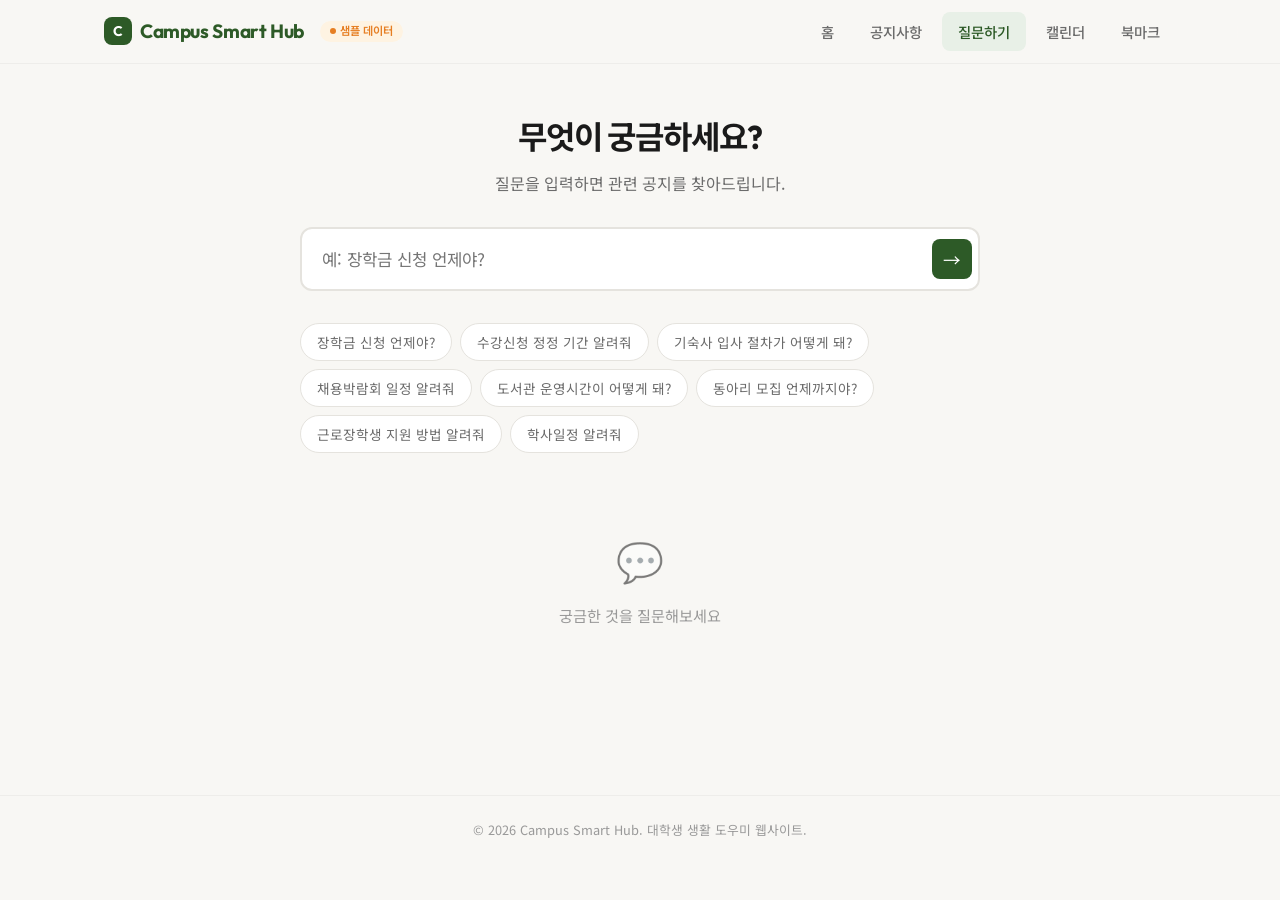
==== ask.html @ a735547f "Add files via upload" ====
<!DOCTYPE html>
<html lang="ko">
<head>
  <meta charset="UTF-8">
  <meta name="viewport" content="width=device-width, initial-scale=1.0">
  <title>질문하기 - Campus Smart Hub</title>
  <link rel="stylesheet" href="css/style.css">
</head>
<body>

  <!-- 네비게이션 -->
  <nav class="nav">
    <div class="nav-inner">
      <a href="index.html" class="nav-logo">
        <span class="logo-icon">C</span>
        Campus Smart Hub
      </a>
      <button class="nav-toggle" aria-label="메뉴 열기">
        <span></span><span></span><span></span>
      </button>
      <div class="nav-links">
        <a href="index.html" class="nav-link">홈</a>
        <a href="notices.html" class="nav-link">공지사항</a>
        <a href="ask.html" class="nav-link active">질문하기</a>
        <a href="calendar.html" class="nav-link">캘린더</a>
        <a href="bookmarks.html" class="nav-link">북마크</a>
      </div>
    </div>
  </nav>

  <!-- 메인 콘텐츠 -->
  <main class="container">

    <div class="page-header" style="text-align:center;">
      <h1>무엇이 궁금하세요?</h1>
      <p>질문을 입력하면 관련 공지를 찾아드립니다.</p>
    </div>

    <div class="ask-container">

      <!-- 검색 입력 -->
      <div class="ask-input-wrap">
        <input type="text" class="ask-input" id="askInput" placeholder="예: 장학금 신청 언제야?">
        <button class="ask-submit" id="askSubmit" title="검색">→</button>
      </div>

      <!-- 추천 질문 -->
      <div class="ask-suggestions" id="askSuggestions"></div>

      <!-- 검색 결과 -->
      <p class="ask-results-title" id="askResultsTitle"></p>
      <div class="notice-grid" id="askResults" style="grid-template-columns: 1fr;"></div>

    </div>

  </main>

  <!-- 푸터 -->
  <footer class="footer">
    <div class="container">
      <p>© 2026 Campus Smart Hub. 대학생 생활 도우미 웹사이트.</p>
    </div>
  </footer>

  <!-- 스크립트 -->
  <script src="js/data.js"></script>
  <script src="js/common.js"></script>
  <script src="js/search.js"></script>

</body>
</html>
---- css/style.css ----
/* ============================================
   Campus Smart Hub - Main Stylesheet
   대학생 생활 도우미 웹사이트
   ============================================ */

/* --- Google Fonts --- */
@import url('https://fonts.googleapis.com/css2?family=Noto+Sans+KR:wght@300;400;500;600;700&family=Outfit:wght@300;400;500;600;700&display=swap');

/* --- CSS Variables --- */
:root {
  /* Colors */
  --color-bg: #f8f7f4;
  --color-surface: #ffffff;
  --color-surface-alt: #f1f0ec;
  --color-border: #e5e3de;
  --color-border-light: #eeedea;
  --color-text: #1a1a1a;
  --color-text-secondary: #6b6b6b;
  --color-text-muted: #999999;

  --color-primary: #2d5a27;
  --color-primary-light: #e8f0e7;
  --color-primary-hover: #3d7a35;

  --color-accent: #c4573a;
  --color-accent-light: #fdf0ed;

  --color-tag-haksa: #2d5a27;
  --color-tag-janghak: #1a5276;
  --color-tag-gisuksa: #7d6608;
  --color-tag-chwieop: #6c3483;
  --color-tag-default: #6b6b6b;

  /* Typography */
  --font-display: 'Outfit', 'Noto Sans KR', sans-serif;
  --font-body: 'Noto Sans KR', 'Outfit', sans-serif;

  /* Spacing */
  --nav-height: 64px;
  --container-max: 1120px;
  --radius-sm: 8px;
  --radius-md: 12px;
  --radius-lg: 16px;

  /* Shadows */
  --shadow-sm: 0 1px 3px rgba(0,0,0,0.04), 0 1px 2px rgba(0,0,0,0.06);
  --shadow-md: 0 4px 12px rgba(0,0,0,0.06), 0 1px 3px rgba(0,0,0,0.04);
  --shadow-lg: 0 8px 30px rgba(0,0,0,0.08);

  /* Transitions */
  --transition-fast: 0.15s ease;
  --transition-base: 0.25s ease;
  --transition-slow: 0.4s cubic-bezier(0.16, 1, 0.3, 1);
}

/* --- Reset & Base --- */
*, *::before, *::after {
  margin: 0;
  padding: 0;
  box-sizing: border-box;
}

html {
  scroll-behavior: smooth;
  -webkit-font-smoothing: antialiased;
}

body {
  font-family: var(--font-body);
  background-color: var(--color-bg);
  color: var(--color-text);
  line-height: 1.6;
  min-height: 100vh;
  padding-top: var(--nav-height);
}

a {
  text-decoration: none;
  color: inherit;
}

button {
  cursor: pointer;
  border: none;
  background: none;
  font-family: inherit;
  font-size: inherit;
}

input, textarea {
  font-family: inherit;
  font-size: inherit;
}

/* --- Navigation --- */
.nav {
  position: fixed;
  top: 0;
  left: 0;
  right: 0;
  height: var(--nav-height);
  background: rgba(248, 247, 244, 0.85);
  backdrop-filter: blur(20px);
  -webkit-backdrop-filter: blur(20px);
  border-bottom: 1px solid var(--color-border-light);
  z-index: 1000;
  display: flex;
  align-items: center;
  justify-content: center;
}

.nav-inner {
  width: 100%;
  max-width: var(--container-max);
  padding: 0 24px;
  display: flex;
  align-items: center;
  justify-content: space-between;
}

.nav-logo {
  font-family: var(--font-display);
  font-size: 1.2rem;
  font-weight: 700;
  color: var(--color-primary);
  display: flex;
  align-items: center;
  gap: 8px;
  letter-spacing: -0.02em;
}

.nav-logo .logo-icon {
  width: 28px;
  height: 28px;
  background: var(--color-primary);
  border-radius: 8px;
  display: flex;
  align-items: center;
  justify-content: center;
  color: white;
  font-size: 14px;
}

.nav-links {
  display: flex;
  align-items: center;
  gap: 4px;
}

.nav-link {
  padding: 8px 16px;
  border-radius: var(--radius-sm);
  font-size: 0.9rem;
  font-weight: 500;
  color: var(--color-text-secondary);
  transition: all var(--transition-fast);
  position: relative;
}

.nav-link:hover {
  color: var(--color-text);
  background: var(--color-surface-alt);
}

.nav-link.active {
  color: var(--color-primary);
  background: var(--color-primary-light);
}

/* Mobile menu toggle */
.nav-toggle {
  display: none;
  flex-direction: column;
  gap: 5px;
  padding: 8px;
  cursor: pointer;
}

.nav-toggle span {
  display: block;
  width: 22px;
  height: 2px;
  background: var(--color-text);
  border-radius: 2px;
  transition: all var(--transition-base);
}

/* --- Container --- */
.container {
  max-width: var(--container-max);
  margin: 0 auto;
  padding: 0 24px;
}

/* --- Page Header --- */
.page-header {
  padding: 48px 0 32px;
}

.page-header h1 {
  font-family: var(--font-display);
  font-size: 2rem;
  font-weight: 700;
  letter-spacing: -0.03em;
  color: var(--color-text);
  margin-bottom: 8px;
}

.page-header p {
  font-size: 1rem;
  color: var(--color-text-secondary);
  line-height: 1.5;
}

/* --- Cards --- */
.card {
  background: var(--color-surface);
  border: 1px solid var(--color-border-light);
  border-radius: var(--radius-md);
  padding: 24px;
  transition: all var(--transition-base);
}

.card:hover {
  border-color: var(--color-border);
  box-shadow: var(--shadow-md);
  transform: translateY(-2px);
}

/* --- Notice Card --- */
.notice-card {
  position: relative;
  cursor: pointer;
}

.notice-card .notice-top {
  display: flex;
  align-items: center;
  gap: 10px;
  margin-bottom: 12px;
  flex-wrap: wrap;
}

.notice-category {
  display: inline-block;
  padding: 3px 10px;
  border-radius: 20px;
  font-size: 0.75rem;
  font-weight: 600;
  letter-spacing: 0.02em;
}

.category-학사 { background: #e8f0e7; color: var(--color-tag-haksa); }
.category-장학 { background: #e0eef6; color: var(--color-tag-janghak); }
.category-기숙사 { background: #fdf5e0; color: var(--color-tag-gisuksa); }
.category-취업 { background: #f0e6f6; color: var(--color-tag-chwieop); }
.category-default { background: var(--color-surface-alt); color: var(--color-tag-default); }
.category-혁신 { background: #e8e0f6; color: #5b3d8f; }

@keyframes spin {
  from { transform: rotate(0deg); }
  to { transform: rotate(360deg); }
}

.notice-pin {
  font-size: 0.75rem;
  color: var(--color-accent);
  font-weight: 600;
  display: flex;
  align-items: center;
  gap: 4px;
}

.notice-dday {
  font-size: 0.75rem;
  font-weight: 600;
  padding: 2px 8px;
  border-radius: 4px;
}

.dday-urgent {
  background: #fde8e8;
  color: #c0392b;
}

.dday-soon {
  background: #fef3e2;
  color: #e67e22;
}

.dday-normal {
  background: var(--color-surface-alt);
  color: var(--color-text-secondary);
}

.dday-passed {
  background: var(--color-surface-alt);
  color: var(--color-text-muted);
}

.notice-card h3 {
  font-size: 1.05rem;
  font-weight: 600;
  line-height: 1.4;
  margin-bottom: 8px;
  color: var(--color-text);
}

.notice-card .notice-summary {
  font-size: 0.9rem;
  color: var(--color-text-secondary);
  line-height: 1.5;
  margin-bottom: 14px;
}

.notice-card .notice-meta {
  display: flex;
  align-items: center;
  justify-content: space-between;
  flex-wrap: wrap;
  gap: 8px;
}

.notice-date {
  font-size: 0.8rem;
  color: var(--color-text-muted);
}

.notice-actions {
  display: flex;
  gap: 6px;
}

.btn-icon {
  width: 34px;
  height: 34px;
  border-radius: var(--radius-sm);
  display: flex;
  align-items: center;
  justify-content: center;
  font-size: 0.85rem;
  transition: all var(--transition-fast);
  border: 1px solid var(--color-border-light);
  color: var(--color-text-secondary);
  background: var(--color-surface);
}

.btn-icon:hover {
  background: var(--color-surface-alt);
  border-color: var(--color-border);
}

.btn-icon.bookmarked {
  color: #e67e22;
  background: #fef3e2;
  border-color: #fcd9a8;
}

.btn-icon.cal-added {
  color: var(--color-primary);
  background: var(--color-primary-light);
  border-color: #c2d9c0;
}

/* --- Notice Detail Modal --- */
.modal-overlay {
  position: fixed;
  inset: 0;
  background: rgba(0,0,0,0.35);
  backdrop-filter: blur(4px);
  z-index: 2000;
  display: flex;
  align-items: center;
  justify-content: center;
  padding: 24px;
  opacity: 0;
  pointer-events: none;
  transition: opacity var(--transition-base);
}

.modal-overlay.open {
  opacity: 1;
  pointer-events: all;
}

.modal {
  background: var(--color-surface);
  border-radius: var(--radius-lg);
  max-width: 600px;
  width: 100%;
  max-height: 80vh;
  overflow-y: auto;
  padding: 32px;
  transform: translateY(20px) scale(0.97);
  transition: transform var(--transition-slow);
}

.modal-overlay.open .modal {
  transform: translateY(0) scale(1);
}

.modal-close {
  position: absolute;
  top: 16px;
  right: 16px;
  width: 32px;
  height: 32px;
  border-radius: 50%;
  display: flex;
  align-items: center;
  justify-content: center;
  font-size: 1.2rem;
  color: var(--color-text-secondary);
  transition: all var(--transition-fast);
}

.modal-close:hover {
  background: var(--color-surface-alt);
}

.modal h2 {
  font-size: 1.3rem;
  font-weight: 700;
  margin-bottom: 16px;
  line-height: 1.4;
  padding-right: 32px;
}

.modal .modal-body {
  font-size: 0.95rem;
  color: var(--color-text-secondary);
  line-height: 1.7;
  margin-bottom: 20px;
}

.modal .modal-actions {
  display: flex;
  gap: 10px;
  flex-wrap: wrap;
}

/* --- Buttons --- */
.btn {
  display: inline-flex;
  align-items: center;
  gap: 6px;
  padding: 10px 20px;
  border-radius: var(--radius-sm);
  font-size: 0.9rem;
  font-weight: 500;
  transition: all var(--transition-fast);
}

.btn-primary {
  background: var(--color-primary);
  color: white;
}

.btn-primary:hover {
  background: var(--color-primary-hover);
}

.btn-secondary {
  background: var(--color-surface-alt);
  color: var(--color-text);
  border: 1px solid var(--color-border);
}

.btn-secondary:hover {
  background: var(--color-border-light);
}

/* --- Filter & Search Bar --- */
.toolbar {
  display: flex;
  align-items: center;
  gap: 12px;
  margin-bottom: 28px;
  flex-wrap: wrap;
}

.search-input {
  flex: 1;
  min-width: 200px;
  padding: 10px 16px;
  border: 1px solid var(--color-border);
  border-radius: var(--radius-sm);
  background: var(--color-surface);
  font-size: 0.9rem;
  transition: border-color var(--transition-fast);
}

.search-input:focus {
  outline: none;
  border-color: var(--color-primary);
}

.filter-btn {
  padding: 8px 16px;
  border-radius: 20px;
  font-size: 0.85rem;
  font-weight: 500;
  border: 1px solid var(--color-border);
  background: var(--color-surface);
  color: var(--color-text-secondary);
  transition: all var(--transition-fast);
  white-space: nowrap;
}

.filter-btn:hover {
  border-color: var(--color-primary);
  color: var(--color-primary);
}

.filter-btn.active {
  background: var(--color-primary);
  border-color: var(--color-primary);
  color: white;
}

/* --- Notice Grid --- */
.notice-grid {
  display: grid;
  grid-template-columns: repeat(auto-fill, minmax(340px, 1fr));
  gap: 16px;
  padding-bottom: 60px;
}

/* --- Ask Page --- */
.ask-container {
  max-width: 680px;
  margin: 0 auto;
}

.ask-input-wrap {
  position: relative;
  margin-bottom: 32px;
}

.ask-input {
  width: 100%;
  padding: 18px 60px 18px 20px;
  border: 2px solid var(--color-border);
  border-radius: var(--radius-md);
  font-size: 1.05rem;
  background: var(--color-surface);
  transition: border-color var(--transition-fast);
}

.ask-input:focus {
  outline: none;
  border-color: var(--color-primary);
}

.ask-submit {
  position: absolute;
  right: 8px;
  top: 50%;
  transform: translateY(-50%);
  width: 40px;
  height: 40px;
  border-radius: var(--radius-sm);
  background: var(--color-primary);
  color: white;
  display: flex;
  align-items: center;
  justify-content: center;
  font-size: 1.1rem;
  transition: background var(--transition-fast);
}

.ask-submit:hover {
  background: var(--color-primary-hover);
}

.ask-suggestions {
  display: flex;
  flex-wrap: wrap;
  gap: 8px;
  margin-bottom: 28px;
}

.ask-suggestion-btn {
  padding: 8px 16px;
  border-radius: 20px;
  font-size: 0.85rem;
  border: 1px solid var(--color-border);
  background: var(--color-surface);
  color: var(--color-text-secondary);
  transition: all var(--transition-fast);
}

.ask-suggestion-btn:hover {
  border-color: var(--color-primary);
  color: var(--color-primary);
  background: var(--color-primary-light);
}

.ask-results-title {
  font-size: 0.9rem;
  color: var(--color-text-muted);
  margin-bottom: 16px;
  font-weight: 500;
}

/* --- Calendar --- */
.calendar-wrap {
  background: var(--color-surface);
  border: 1px solid var(--color-border-light);
  border-radius: var(--radius-lg);
  padding: 28px;
  margin-bottom: 32px;
}

.calendar-header {
  display: flex;
  align-items: center;
  justify-content: space-between;
  margin-bottom: 24px;
}

.calendar-header h2 {
  font-family: var(--font-display);
  font-size: 1.4rem;
  font-weight: 700;
  letter-spacing: -0.02em;
}

.calendar-nav-btn {
  width: 38px;
  height: 38px;
  border-radius: 50%;
  display: flex;
  align-items: center;
  justify-content: center;
  font-size: 1rem;
  color: var(--color-text-secondary);
  transition: all var(--transition-fast);
  border: 1px solid var(--color-border-light);
}

.calendar-nav-btn:hover {
  background: var(--color-surface-alt);
  border-color: var(--color-border);
}

.calendar-weekdays {
  display: grid;
  grid-template-columns: repeat(7, 1fr);
  gap: 4px;
  margin-bottom: 8px;
}

.calendar-weekday {
  text-align: center;
  font-size: 0.8rem;
  font-weight: 600;
  color: var(--color-text-muted);
  padding: 8px 0;
  text-transform: uppercase;
  letter-spacing: 0.05em;
}

.calendar-days {
  display: grid;
  grid-template-columns: repeat(7, 1fr);
  gap: 4px;
}

.calendar-day {
  aspect-ratio: 1;
  display: flex;
  flex-direction: column;
  align-items: center;
  justify-content: flex-start;
  padding: 8px 4px;
  border-radius: var(--radius-sm);
  font-size: 0.9rem;
  font-weight: 500;
  cursor: pointer;
  transition: all var(--transition-fast);
  position: relative;
  min-height: 56px;
}

.calendar-day:hover {
  background: var(--color-surface-alt);
}

.calendar-day.other-month {
  color: var(--color-text-muted);
  opacity: 0.4;
}

.calendar-day.today {
  background: var(--color-primary);
  color: white;
  font-weight: 700;
}

.calendar-day.today:hover {
  background: var(--color-primary-hover);
}

.calendar-day.has-event::after {
  content: '';
  width: 5px;
  height: 5px;
  border-radius: 50%;
  background: var(--color-accent);
  margin-top: 4px;
}

.calendar-day.today.has-event::after {
  background: white;
}

/* Calendar event panel */
.event-panel {
  background: var(--color-surface);
  border: 1px solid var(--color-border-light);
  border-radius: var(--radius-lg);
  padding: 28px;
}

.event-panel h3 {
  font-size: 1.1rem;
  font-weight: 600;
  margin-bottom: 20px;
  display: flex;
  align-items: center;
  gap: 8px;
}

.event-add-form {
  display: flex;
  gap: 10px;
  margin-bottom: 20px;
}

.event-add-form input {
  flex: 1;
  padding: 10px 14px;
  border: 1px solid var(--color-border);
  border-radius: var(--radius-sm);
  background: var(--color-bg);
  font-size: 0.9rem;
}

.event-add-form input:focus {
  outline: none;
  border-color: var(--color-primary);
}

.event-list {
  list-style: none;
}

.event-item {
  display: flex;
  align-items: center;
  justify-content: space-between;
  padding: 12px 14px;
  border-radius: var(--radius-sm);
  margin-bottom: 6px;
  background: var(--color-bg);
  transition: all var(--transition-fast);
}

.event-item:hover {
  background: var(--color-surface-alt);
}

.event-item span {
  font-size: 0.9rem;
  font-weight: 500;
}

.event-item .event-source {
  font-size: 0.75rem;
  color: var(--color-text-muted);
  margin-left: 8px;
  font-weight: 400;
}

.event-delete {
  width: 28px;
  height: 28px;
  border-radius: 50%;
  display: flex;
  align-items: center;
  justify-content: center;
  color: var(--color-text-muted);
  font-size: 0.8rem;
  transition: all var(--transition-fast);
}

.event-delete:hover {
  background: #fde8e8;
  color: #c0392b;
}

/* --- Home Page --- */
.hero {
  padding: 60px 0 40px;
  text-align: center;
}

.hero h1 {
  font-family: var(--font-display);
  font-size: 2.6rem;
  font-weight: 700;
  letter-spacing: -0.04em;
  margin-bottom: 14px;
  color: var(--color-text);
  line-height: 1.2;
}

.hero h1 em {
  font-style: normal;
  color: var(--color-primary);
}

.hero p {
  font-size: 1.1rem;
  color: var(--color-text-secondary);
  max-width: 500px;
  margin: 0 auto 28px;
}

.hero-actions {
  display: flex;
  gap: 12px;
  justify-content: center;
  flex-wrap: wrap;
}

.home-section {
  margin-bottom: 48px;
}

.home-section-header {
  display: flex;
  align-items: center;
  justify-content: space-between;
  margin-bottom: 20px;
}

.home-section-header h2 {
  font-family: var(--font-display);
  font-size: 1.3rem;
  font-weight: 700;
  letter-spacing: -0.02em;
}

.home-section-header a {
  font-size: 0.85rem;
  color: var(--color-primary);
  font-weight: 500;
}

.home-section-header a:hover {
  text-decoration: underline;
}

.home-card-grid {
  display: grid;
  grid-template-columns: repeat(auto-fill, minmax(300px, 1fr));
  gap: 14px;
}

.empty-state {
  text-align: center;
  padding: 48px 24px;
  color: var(--color-text-muted);
}

.empty-state .empty-icon {
  font-size: 2.4rem;
  margin-bottom: 12px;
  opacity: 0.5;
}

.empty-state p {
  font-size: 0.95rem;
}

/* --- Bookmarks --- */
.bookmark-grid {
  display: grid;
  grid-template-columns: repeat(auto-fill, minmax(340px, 1fr));
  gap: 16px;
  padding-bottom: 60px;
}

/* --- Toast Notification --- */
.toast-container {
  position: fixed;
  bottom: 24px;
  right: 24px;
  z-index: 3000;
  display: flex;
  flex-direction: column;
  gap: 8px;
}

.toast {
  background: var(--color-text);
  color: white;
  padding: 12px 20px;
  border-radius: var(--radius-sm);
  font-size: 0.9rem;
  font-weight: 500;
  box-shadow: var(--shadow-lg);
  animation: toastIn 0.3s var(--transition-slow), toastOut 0.3s 2.2s ease forwards;
  max-width: 340px;
}

@keyframes toastIn {
  from { transform: translateY(16px); opacity: 0; }
  to { transform: translateY(0); opacity: 1; }
}

@keyframes toastOut {
  from { opacity: 1; }
  to { opacity: 0; transform: translateY(-8px); }
}

/* --- Footer --- */
.footer {
  margin-top: 60px;
  padding: 24px 0;
  text-align: center;
  border-top: 1px solid var(--color-border-light);
  color: var(--color-text-muted);
  font-size: 0.8rem;
}

/* --- Scroll fade-in animation --- */
.fade-in {
  opacity: 0;
  transform: translateY(16px);
  animation: fadeInUp 0.5s ease forwards;
}

@keyframes fadeInUp {
  to { opacity: 1; transform: translateY(0); }
}

.notice-grid .card:nth-child(1) { animation-delay: 0s; }
.notice-grid .card:nth-child(2) { animation-delay: 0.05s; }
.notice-grid .card:nth-child(3) { animation-delay: 0.1s; }
.notice-grid .card:nth-child(4) { animation-delay: 0.15s; }
.notice-grid .card:nth-child(5) { animation-delay: 0.2s; }
.notice-grid .card:nth-child(6) { animation-delay: 0.25s; }

/* --- Responsive --- */
@media (max-width: 768px) {
  :root { --nav-height: 56px; }

  .nav-links {
    position: fixed;
    top: var(--nav-height);
    left: 0;
    right: 0;
    background: var(--color-bg);
    border-bottom: 1px solid var(--color-border-light);
    flex-direction: column;
    padding: 12px 24px;
    gap: 4px;
    display: none;
  }

  .nav-links.open {
    display: flex;
  }

  .nav-toggle {
    display: flex;
  }

  .hero h1 { font-size: 1.8rem; }
  .hero p { font-size: 0.95rem; }

  .page-header h1 { font-size: 1.6rem; }

  .notice-grid,
  .bookmark-grid,
  .home-card-grid {
    grid-template-columns: 1fr;
  }

  .toolbar {
    flex-direction: column;
    align-items: stretch;
  }

  .calendar-day {
    min-height: 44px;
    font-size: 0.8rem;
  }

  .modal { padding: 24px; margin: 16px; }

  .event-add-form {
    flex-direction: column;
  }
}

@media (max-width: 480px) {
  .container { padding: 0 16px; }
  .calendar-wrap { padding: 16px; }
  .event-panel { padding: 20px; }
}
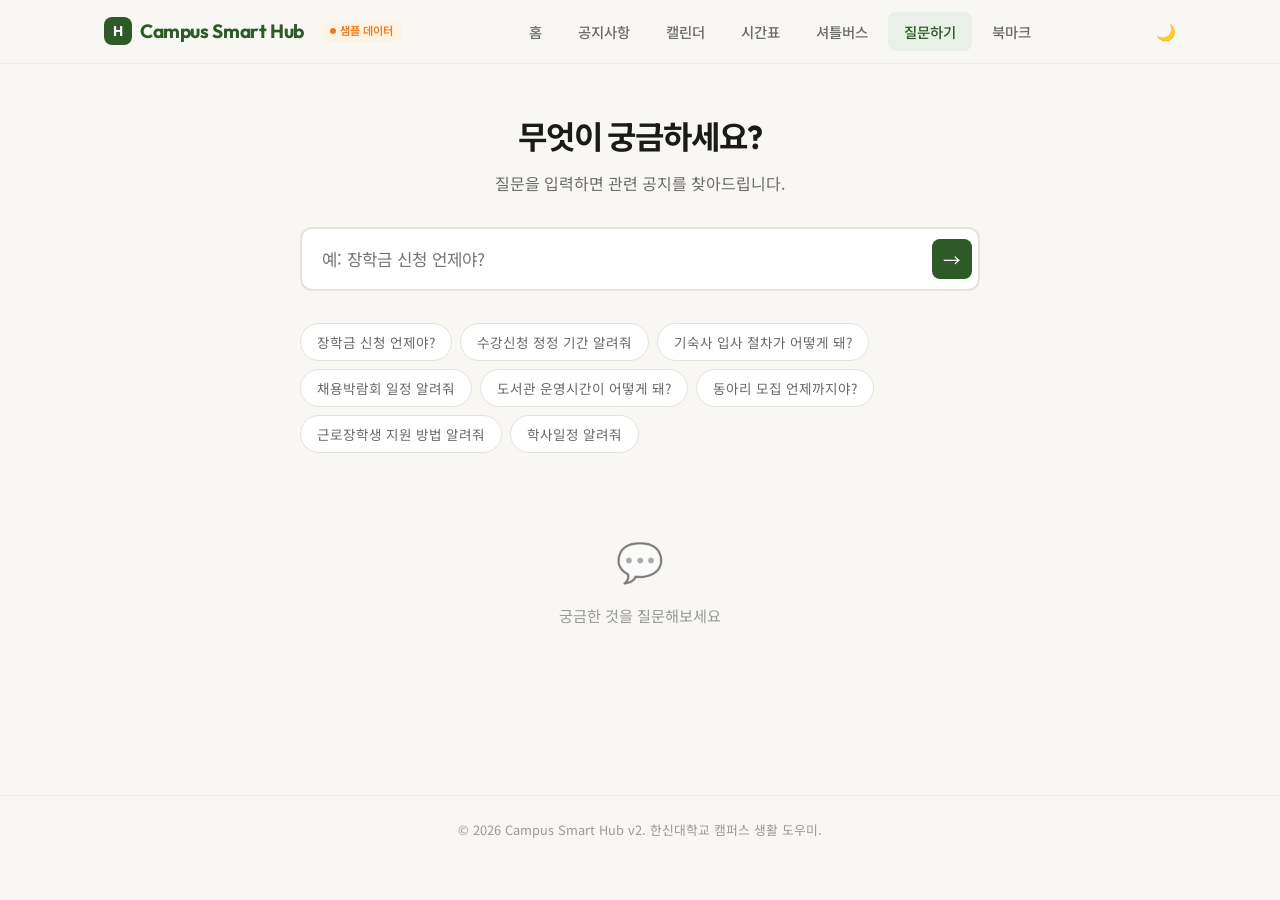
==== commit 7efdd621: "Update navigation and footer content in ask.html" ====
--- a/ask.html
+++ b/ask.html
@@ -8,11 +8,10 @@
 </head>
 <body>
 
-  <!-- 네비게이션 -->
   <nav class="nav">
     <div class="nav-inner">
       <a href="index.html" class="nav-logo">
-        <span class="logo-icon">C</span>
+        <span class="logo-icon">H</span>
         Campus Smart Hub
       </a>
       <button class="nav-toggle" aria-label="메뉴 열기">
@@ -21,14 +20,18 @@
       <div class="nav-links">
         <a href="index.html" class="nav-link">홈</a>
         <a href="notices.html" class="nav-link">공지사항</a>
+        <a href="calendar.html" class="nav-link">캘린더</a>
+        <a href="timetable.html" class="nav-link">시간표</a>
+        <a href="shuttle.html" class="nav-link">셔틀버스</a>
         <a href="ask.html" class="nav-link active">질문하기</a>
-        <a href="calendar.html" class="nav-link">캘린더</a>
         <a href="bookmarks.html" class="nav-link">북마크</a>
+      </div>
+      <div class="nav-right">
+        <button class="theme-toggle" id="themeToggle" title="다크 모드">🌙</button>
       </div>
     </div>
   </nav>
 
-  <!-- 메인 콘텐츠 -->
   <main class="container">
 
     <div class="page-header" style="text-align:center;">
@@ -37,32 +40,23 @@
     </div>
 
     <div class="ask-container">
-
-      <!-- 검색 입력 -->
       <div class="ask-input-wrap">
         <input type="text" class="ask-input" id="askInput" placeholder="예: 장학금 신청 언제야?">
         <button class="ask-submit" id="askSubmit" title="검색">→</button>
       </div>
-
-      <!-- 추천 질문 -->
       <div class="ask-suggestions" id="askSuggestions"></div>
-
-      <!-- 검색 결과 -->
       <p class="ask-results-title" id="askResultsTitle"></p>
       <div class="notice-grid" id="askResults" style="grid-template-columns: 1fr;"></div>
-
     </div>
 
   </main>
 
-  <!-- 푸터 -->
   <footer class="footer">
     <div class="container">
-      <p>© 2026 Campus Smart Hub. 대학생 생활 도우미 웹사이트.</p>
+      <p>© 2026 Campus Smart Hub v2. 한신대학교 캠퍼스 생활 도우미.</p>
     </div>
   </footer>
 
-  <!-- 스크립트 -->
   <script src="js/data.js"></script>
   <script src="js/common.js"></script>
   <script src="js/search.js"></script>
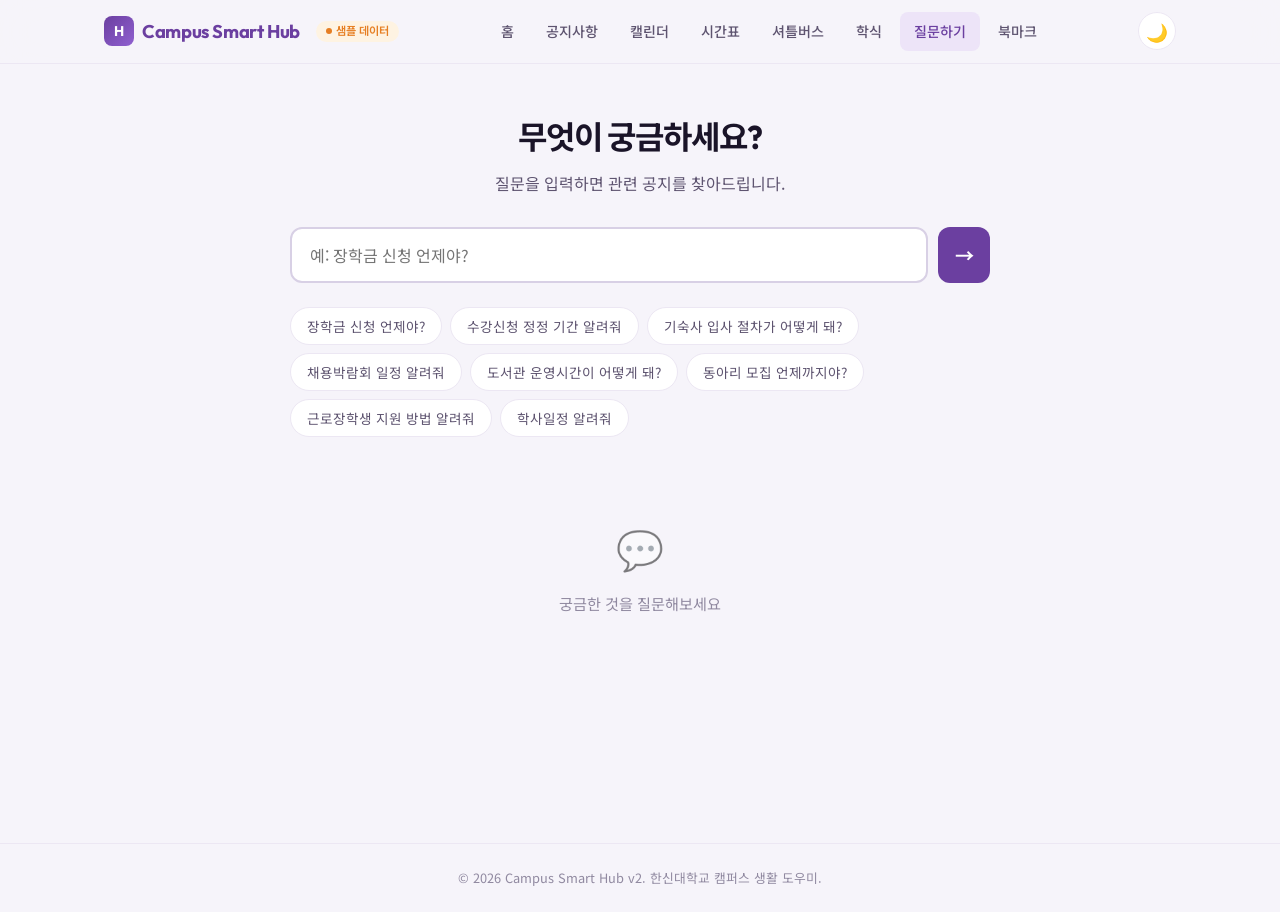
==== commit ad75e22b: "Add meal link to navigation in ask.html" ====
--- a/ask.html
+++ b/ask.html
@@ -23,6 +23,7 @@
         <a href="calendar.html" class="nav-link">캘린더</a>
         <a href="timetable.html" class="nav-link">시간표</a>
         <a href="shuttle.html" class="nav-link">셔틀버스</a>
+        <a href="meal.html" class="nav-link">학식</a>
         <a href="ask.html" class="nav-link active">질문하기</a>
         <a href="bookmarks.html" class="nav-link">북마크</a>
       </div>
--- a/css/style.css
+++ b/css/style.css
@@ -1,34 +1,34 @@
 /* ============================================
-   Campus Smart Hub - Main Stylesheet
-   대학생 생활 도우미 웹사이트
+   Campus Smart Hub v2 - Main Stylesheet
+   한신대학교 보라색 테마 + 다크모드
    ============================================ */
 
 /* --- Google Fonts --- */
 @import url('https://fonts.googleapis.com/css2?family=Noto+Sans+KR:wght@300;400;500;600;700&family=Outfit:wght@300;400;500;600;700&display=swap');
 
-/* --- CSS Variables --- */
+/* --- CSS Variables (Light - 한신대 보라색 테마) --- */
 :root {
-  /* Colors */
-  --color-bg: #f8f7f4;
+  --color-bg: #f6f4fa;
   --color-surface: #ffffff;
-  --color-surface-alt: #f1f0ec;
-  --color-border: #e5e3de;
-  --color-border-light: #eeedea;
-  --color-text: #1a1a1a;
-  --color-text-secondary: #6b6b6b;
-  --color-text-muted: #999999;
-
-  --color-primary: #2d5a27;
-  --color-primary-light: #e8f0e7;
-  --color-primary-hover: #3d7a35;
-
-  --color-accent: #c4573a;
+  --color-surface-alt: #eee9f5;
+  --color-border: #d8d0e5;
+  --color-border-light: #ece7f3;
+  --color-text: #1a1428;
+  --color-text-secondary: #5e5470;
+  --color-text-muted: #9089a0;
+
+  --color-primary: #6b3fa0;
+  --color-primary-light: #ede4f8;
+  --color-primary-hover: #8252c0;
+  --color-primary-glow: rgba(107, 63, 160, 0.15);
+
+  --color-accent: #e05d44;
   --color-accent-light: #fdf0ed;
 
-  --color-tag-haksa: #2d5a27;
-  --color-tag-janghak: #1a5276;
-  --color-tag-gisuksa: #7d6608;
-  --color-tag-chwieop: #6c3483;
+  --color-tag-haksa: #6b3fa0;
+  --color-tag-janghak: #1a7a5c;
+  --color-tag-gisuksa: #b8860b;
+  --color-tag-chwieop: #c04080;
   --color-tag-default: #6b6b6b;
 
   /* Typography */
@@ -43,14 +43,46 @@
   --radius-lg: 16px;
 
   /* Shadows */
-  --shadow-sm: 0 1px 3px rgba(0,0,0,0.04), 0 1px 2px rgba(0,0,0,0.06);
-  --shadow-md: 0 4px 12px rgba(0,0,0,0.06), 0 1px 3px rgba(0,0,0,0.04);
-  --shadow-lg: 0 8px 30px rgba(0,0,0,0.08);
+  --shadow-sm: 0 1px 3px rgba(80,40,120,0.04), 0 1px 2px rgba(80,40,120,0.06);
+  --shadow-md: 0 4px 12px rgba(80,40,120,0.07), 0 1px 3px rgba(80,40,120,0.04);
+  --shadow-lg: 0 8px 30px rgba(80,40,120,0.10);
 
   /* Transitions */
   --transition-fast: 0.15s ease;
   --transition-base: 0.25s ease;
   --transition-slow: 0.4s cubic-bezier(0.16, 1, 0.3, 1);
+
+  color-scheme: light dark;
+}
+
+/* --- Dark Mode --- */
+[data-theme="dark"] {
+  --color-bg: #110e1a;
+  --color-surface: #1c1728;
+  --color-surface-alt: #251e35;
+  --color-border: #362c4e;
+  --color-border-light: #2a2240;
+  --color-text: #e8e2f0;
+  --color-text-secondary: #a89cc0;
+  --color-text-muted: #7a6e94;
+
+  --color-primary: #a87ee0;
+  --color-primary-light: #2a1e45;
+  --color-primary-hover: #c09df0;
+  --color-primary-glow: rgba(168, 126, 224, 0.15);
+
+  --color-accent: #f07060;
+  --color-accent-light: #2a1a18;
+
+  --color-tag-haksa: #b88ee8;
+  --color-tag-janghak: #5cc9a0;
+  --color-tag-gisuksa: #e0c050;
+  --color-tag-chwieop: #f070b0;
+  --color-tag-default: #9089a0;
+
+  --shadow-sm: 0 1px 3px rgba(0,0,0,0.2);
+  --shadow-md: 0 4px 12px rgba(0,0,0,0.25);
+  --shadow-lg: 0 8px 30px rgba(0,0,0,0.3);
 }
 
 /* --- Reset & Base --- */
@@ -72,12 +104,10 @@
   line-height: 1.6;
   min-height: 100vh;
   padding-top: var(--nav-height);
-}
-
-a {
-  text-decoration: none;
-  color: inherit;
-}
+  transition: background-color 0.3s ease, color 0.3s ease;
+}
+
+a { text-decoration: none; color: inherit; }
 
 button {
   cursor: pointer;
@@ -87,10 +117,7 @@
   font-size: inherit;
 }
 
-input, textarea {
-  font-family: inherit;
-  font-size: inherit;
-}
+input, textarea { font-family: inherit; font-size: inherit; }
 
 /* --- Navigation --- */
 .nav {
@@ -99,7 +126,7 @@
   left: 0;
   right: 0;
   height: var(--nav-height);
-  background: rgba(248, 247, 244, 0.85);
+  background: color-mix(in srgb, var(--color-bg) 85%, transparent);
   backdrop-filter: blur(20px);
   -webkit-backdrop-filter: blur(20px);
   border-bottom: 1px solid var(--color-border-light);
@@ -107,6 +134,7 @@
   display: flex;
   align-items: center;
   justify-content: center;
+  transition: background 0.3s ease, border-color 0.3s ease;
 }
 
 .nav-inner {
@@ -120,7 +148,7 @@
 
 .nav-logo {
   font-family: var(--font-display);
-  font-size: 1.2rem;
+  font-size: 1.15rem;
   font-weight: 700;
   color: var(--color-primary);
   display: flex;
@@ -130,15 +158,22 @@
 }
 
 .nav-logo .logo-icon {
-  width: 28px;
-  height: 28px;
-  background: var(--color-primary);
+  width: 30px;
+  height: 30px;
+  background: linear-gradient(135deg, var(--color-primary), #9060d0);
   border-radius: 8px;
   display: flex;
   align-items: center;
   justify-content: center;
   color: white;
   font-size: 14px;
+  font-weight: 700;
+}
+
+.nav-right {
+  display: flex;
+  align-items: center;
+  gap: 8px;
 }
 
 .nav-links {
@@ -148,9 +183,9 @@
 }
 
 .nav-link {
-  padding: 8px 16px;
+  padding: 8px 14px;
   border-radius: var(--radius-sm);
-  font-size: 0.9rem;
+  font-size: 0.88rem;
   font-weight: 500;
   color: var(--color-text-secondary);
   transition: all var(--transition-fast);
@@ -165,6 +200,28 @@
 .nav-link.active {
   color: var(--color-primary);
   background: var(--color-primary-light);
+}
+
+/* Dark mode toggle */
+.theme-toggle {
+  width: 38px;
+  height: 38px;
+  border-radius: 50%;
+  display: flex;
+  align-items: center;
+  justify-content: center;
+  font-size: 1.1rem;
+  color: var(--color-text-secondary);
+  transition: all var(--transition-fast);
+  border: 1px solid var(--color-border-light);
+  background: var(--color-surface);
+  flex-shrink: 0;
+}
+
+.theme-toggle:hover {
+  background: var(--color-surface-alt);
+  border-color: var(--color-border);
+  color: var(--color-primary);
 }
 
 /* Mobile menu toggle */
@@ -192,6 +249,46 @@
   padding: 0 24px;
 }
 
+/* --- Buttons --- */
+.btn {
+  display: inline-flex;
+  align-items: center;
+  justify-content: center;
+  gap: 6px;
+  padding: 10px 20px;
+  border-radius: var(--radius-sm);
+  font-size: 0.9rem;
+  font-weight: 600;
+  transition: all var(--transition-fast);
+  white-space: nowrap;
+}
+
+.btn-primary {
+  background: var(--color-primary);
+  color: white;
+}
+
+.btn-primary:hover {
+  background: var(--color-primary-hover);
+  box-shadow: 0 4px 12px var(--color-primary-glow);
+}
+
+.btn-secondary {
+  background: var(--color-surface-alt);
+  color: var(--color-text);
+  border: 1px solid var(--color-border-light);
+}
+
+.btn-secondary:hover {
+  background: var(--color-surface);
+  border-color: var(--color-border);
+}
+
+.btn-sm {
+  padding: 6px 12px;
+  font-size: 0.8rem;
+}
+
 /* --- Page Header --- */
 .page-header {
   padding: 48px 0 32px;
@@ -250,12 +347,17 @@
   letter-spacing: 0.02em;
 }
 
-.category-학사 { background: #e8f0e7; color: var(--color-tag-haksa); }
-.category-장학 { background: #e0eef6; color: var(--color-tag-janghak); }
+.category-학사 { background: var(--color-primary-light); color: var(--color-tag-haksa); }
+.category-장학 { background: #e0f4ec; color: var(--color-tag-janghak); }
 .category-기숙사 { background: #fdf5e0; color: var(--color-tag-gisuksa); }
-.category-취업 { background: #f0e6f6; color: var(--color-tag-chwieop); }
+.category-취업 { background: #fce4f0; color: var(--color-tag-chwieop); }
 .category-default { background: var(--color-surface-alt); color: var(--color-tag-default); }
-.category-혁신 { background: #e8e0f6; color: #5b3d8f; }
+.category-혁신 { background: #e4e0f8; color: #6840b0; }
+
+[data-theme="dark"] .category-장학 { background: #1a3028; }
+[data-theme="dark"] .category-기숙사 { background: #2a2510; }
+[data-theme="dark"] .category-취업 { background: #2a1520; }
+[data-theme="dark"] .category-혁신 { background: #201835; }
 
 @keyframes spin {
   from { transform: rotate(0deg); }
@@ -278,25 +380,13 @@
   border-radius: 4px;
 }
 
-.dday-urgent {
-  background: #fde8e8;
-  color: #c0392b;
-}
-
-.dday-soon {
-  background: #fef3e2;
-  color: #e67e22;
-}
-
-.dday-normal {
-  background: var(--color-surface-alt);
-  color: var(--color-text-secondary);
-}
-
-.dday-passed {
-  background: var(--color-surface-alt);
-  color: var(--color-text-muted);
-}
+.dday-urgent { background: #fde8e8; color: #c0392b; }
+.dday-soon { background: #fef3e2; color: #e67e22; }
+.dday-normal { background: var(--color-surface-alt); color: var(--color-text-secondary); }
+.dday-passed { background: var(--color-surface-alt); color: var(--color-text-muted); }
+
+[data-theme="dark"] .dday-urgent { background: #2a1010; color: #f08080; }
+[data-theme="dark"] .dday-soon { background: #2a2010; color: #f0b040; }
 
 .notice-card h3 {
   font-size: 1.05rem;
@@ -311,6 +401,10 @@
   color: var(--color-text-secondary);
   line-height: 1.5;
   margin-bottom: 14px;
+  display: -webkit-box;
+  -webkit-line-clamp: 2;
+  -webkit-box-orient: vertical;
+  overflow: hidden;
 }
 
 .notice-card .notice-meta {
@@ -326,10 +420,7 @@
   color: var(--color-text-muted);
 }
 
-.notice-actions {
-  display: flex;
-  gap: 6px;
-}
+.notice-actions { display: flex; gap: 6px; }
 
 .btn-icon {
   width: 34px;
@@ -359,15 +450,76 @@
 .btn-icon.cal-added {
   color: var(--color-primary);
   background: var(--color-primary-light);
-  border-color: #c2d9c0;
+  border-color: color-mix(in srgb, var(--color-primary) 30%, transparent);
+}
+
+[data-theme="dark"] .btn-icon.bookmarked {
+  background: #2a2010;
+  border-color: #4a3520;
+}
+
+/* --- Notice Grid & Toolbar --- */
+.notice-grid {
+  display: grid;
+  grid-template-columns: repeat(auto-fill, minmax(340px, 1fr));
+  gap: 16px;
+  padding-bottom: 60px;
+}
+
+.toolbar {
+  display: flex;
+  align-items: center;
+  gap: 10px;
+  margin-bottom: 24px;
+  flex-wrap: wrap;
+}
+
+.search-input {
+  flex: 1;
+  min-width: 200px;
+  padding: 10px 16px;
+  border: 1px solid var(--color-border);
+  border-radius: var(--radius-sm);
+  font-size: 0.9rem;
+  background: var(--color-surface);
+  color: var(--color-text);
+  transition: all var(--transition-fast);
+}
+
+.search-input:focus {
+  outline: none;
+  border-color: var(--color-primary);
+  box-shadow: 0 0 0 3px var(--color-primary-glow);
+}
+
+.filter-btn {
+  padding: 7px 16px;
+  border-radius: 20px;
+  font-size: 0.82rem;
+  font-weight: 600;
+  color: var(--color-text-secondary);
+  background: var(--color-surface);
+  border: 1px solid var(--color-border-light);
+  transition: all var(--transition-fast);
+}
+
+.filter-btn:hover {
+  background: var(--color-surface-alt);
+  border-color: var(--color-border);
+}
+
+.filter-btn.active {
+  background: var(--color-primary);
+  color: white;
+  border-color: var(--color-primary);
 }
 
 /* --- Notice Detail Modal --- */
 .modal-overlay {
   position: fixed;
   inset: 0;
-  background: rgba(0,0,0,0.35);
-  backdrop-filter: blur(4px);
+  background: rgba(0,0,0,0.4);
+  backdrop-filter: blur(6px);
   z-index: 2000;
   display: flex;
   align-items: center;
@@ -386,13 +538,14 @@
 .modal {
   background: var(--color-surface);
   border-radius: var(--radius-lg);
-  max-width: 600px;
+  max-width: 680px;
   width: 100%;
-  max-height: 80vh;
+  max-height: 85vh;
   overflow-y: auto;
   padding: 32px;
   transform: translateY(20px) scale(0.97);
   transition: transform var(--transition-slow);
+  border: 1px solid var(--color-border-light);
 }
 
 .modal-overlay.open .modal {
@@ -416,157 +569,92 @@
 
 .modal-close:hover {
   background: var(--color-surface-alt);
+  color: var(--color-text);
 }
 
 .modal h2 {
+  font-family: var(--font-display);
   font-size: 1.3rem;
   font-weight: 700;
-  margin-bottom: 16px;
   line-height: 1.4;
-  padding-right: 32px;
-}
-
-.modal .modal-body {
-  font-size: 0.95rem;
+  margin-bottom: 8px;
+  padding-right: 40px;
+}
+
+.modal-body {
+  font-size: 0.92rem;
+  line-height: 1.7;
   color: var(--color-text-secondary);
-  line-height: 1.7;
   margin-bottom: 20px;
 }
 
-.modal .modal-actions {
+.modal-body img {
+  max-width: 100%;
+  border-radius: var(--radius-sm);
+  margin: 12px 0;
+}
+
+.modal-actions {
   display: flex;
   gap: 10px;
   flex-wrap: wrap;
-}
-
-/* --- Buttons --- */
-.btn {
-  display: inline-flex;
-  align-items: center;
-  gap: 6px;
-  padding: 10px 20px;
-  border-radius: var(--radius-sm);
-  font-size: 0.9rem;
-  font-weight: 500;
-  transition: all var(--transition-fast);
-}
-
-.btn-primary {
-  background: var(--color-primary);
-  color: white;
-}
-
-.btn-primary:hover {
-  background: var(--color-primary-hover);
-}
-
-.btn-secondary {
-  background: var(--color-surface-alt);
-  color: var(--color-text);
-  border: 1px solid var(--color-border);
-}
-
-.btn-secondary:hover {
-  background: var(--color-border-light);
-}
-
-/* --- Filter & Search Bar --- */
-.toolbar {
-  display: flex;
-  align-items: center;
-  gap: 12px;
-  margin-bottom: 28px;
-  flex-wrap: wrap;
-}
-
-.search-input {
+  margin-top: 20px;
+  padding-top: 16px;
+  border-top: 1px solid var(--color-border-light);
+}
+
+.modal-loading {
+  display: flex;
+  align-items: center;
+  gap: 8px;
+  padding: 16px;
+  color: var(--color-text-muted);
+  font-size: 0.88rem;
+}
+
+.modal-loading .spinner {
+  width: 16px;
+  height: 16px;
+  border: 2px solid var(--color-border);
+  border-top-color: var(--color-primary);
+  border-radius: 50%;
+  animation: spin 0.6s linear infinite;
+}
+
+/* --- Ask Page --- */
+.ask-container { max-width: 700px; margin: 0 auto; padding-bottom: 60px; }
+
+.ask-input-wrap {
+  display: flex;
+  gap: 10px;
+  margin-bottom: 24px;
+}
+
+.ask-input {
   flex: 1;
-  min-width: 200px;
-  padding: 10px 16px;
-  border: 1px solid var(--color-border);
-  border-radius: var(--radius-sm);
-  background: var(--color-surface);
-  font-size: 0.9rem;
-  transition: border-color var(--transition-fast);
-}
-
-.search-input:focus {
-  outline: none;
-  border-color: var(--color-primary);
-}
-
-.filter-btn {
-  padding: 8px 16px;
-  border-radius: 20px;
-  font-size: 0.85rem;
-  font-weight: 500;
-  border: 1px solid var(--color-border);
-  background: var(--color-surface);
-  color: var(--color-text-secondary);
-  transition: all var(--transition-fast);
-  white-space: nowrap;
-}
-
-.filter-btn:hover {
-  border-color: var(--color-primary);
-  color: var(--color-primary);
-}
-
-.filter-btn.active {
-  background: var(--color-primary);
-  border-color: var(--color-primary);
-  color: white;
-}
-
-/* --- Notice Grid --- */
-.notice-grid {
-  display: grid;
-  grid-template-columns: repeat(auto-fill, minmax(340px, 1fr));
-  gap: 16px;
-  padding-bottom: 60px;
-}
-
-/* --- Ask Page --- */
-.ask-container {
-  max-width: 680px;
-  margin: 0 auto;
-}
-
-.ask-input-wrap {
-  position: relative;
-  margin-bottom: 32px;
-}
-
-.ask-input {
-  width: 100%;
-  padding: 18px 60px 18px 20px;
+  padding: 14px 18px;
   border: 2px solid var(--color-border);
   border-radius: var(--radius-md);
-  font-size: 1.05rem;
-  background: var(--color-surface);
-  transition: border-color var(--transition-fast);
+  font-size: 1rem;
+  background: var(--color-surface);
+  color: var(--color-text);
+  transition: all var(--transition-fast);
 }
 
 .ask-input:focus {
   outline: none;
   border-color: var(--color-primary);
+  box-shadow: 0 0 0 4px var(--color-primary-glow);
 }
 
 .ask-submit {
-  position: absolute;
-  right: 8px;
-  top: 50%;
-  transform: translateY(-50%);
-  width: 40px;
-  height: 40px;
-  border-radius: var(--radius-sm);
+  width: 52px;
   background: var(--color-primary);
   color: white;
-  display: flex;
-  align-items: center;
-  justify-content: center;
-  font-size: 1.1rem;
-  transition: background var(--transition-fast);
+  border-radius: var(--radius-md);
+  font-size: 1.2rem;
+  font-weight: 700;
+  transition: all var(--transition-fast);
 }
 
 .ask-submit:hover {
@@ -577,23 +665,23 @@
   display: flex;
   flex-wrap: wrap;
   gap: 8px;
-  margin-bottom: 28px;
+  margin-bottom: 32px;
 }
 
 .ask-suggestion-btn {
   padding: 8px 16px;
   border-radius: 20px;
   font-size: 0.85rem;
-  border: 1px solid var(--color-border);
   background: var(--color-surface);
   color: var(--color-text-secondary);
+  border: 1px solid var(--color-border-light);
   transition: all var(--transition-fast);
 }
 
 .ask-suggestion-btn:hover {
-  border-color: var(--color-primary);
+  background: var(--color-primary-light);
   color: var(--color-primary);
-  background: var(--color-primary-light);
+  border-color: color-mix(in srgb, var(--color-primary) 30%, transparent);
 }
 
 .ask-results-title {
@@ -683,23 +771,17 @@
   min-height: 56px;
 }
 
-.calendar-day:hover {
-  background: var(--color-surface-alt);
-}
-
-.calendar-day.other-month {
-  color: var(--color-text-muted);
-  opacity: 0.4;
-}
-
+.calendar-day:hover { background: var(--color-surface-alt); }
+.calendar-day.other-month { color: var(--color-text-muted); opacity: 0.4; }
 .calendar-day.today {
   background: var(--color-primary);
   color: white;
   font-weight: 700;
 }
-
-.calendar-day.today:hover {
-  background: var(--color-primary-hover);
+.calendar-day.today:hover { background: var(--color-primary-hover); }
+.calendar-day.selected {
+  outline: 2px solid var(--color-primary);
+  outline-offset: -2px;
 }
 
 .calendar-day.has-event::after {
@@ -711,9 +793,7 @@
   margin-top: 4px;
 }
 
-.calendar-day.today.has-event::after {
-  background: white;
-}
+.calendar-day.today.has-event::after { background: white; }
 
 /* Calendar event panel */
 .event-panel {
@@ -744,6 +824,7 @@
   border: 1px solid var(--color-border);
   border-radius: var(--radius-sm);
   background: var(--color-bg);
+  color: var(--color-text);
   font-size: 0.9rem;
 }
 
@@ -752,9 +833,7 @@
   border-color: var(--color-primary);
 }
 
-.event-list {
-  list-style: none;
-}
+.event-list { list-style: none; }
 
 .event-item {
   display: flex;
@@ -767,14 +846,9 @@
   transition: all var(--transition-fast);
 }
 
-.event-item:hover {
-  background: var(--color-surface-alt);
-}
-
-.event-item span {
-  font-size: 0.9rem;
-  font-weight: 500;
-}
+.event-item:hover { background: var(--color-surface-alt); }
+
+.event-item span { font-size: 0.9rem; font-weight: 500; }
 
 .event-item .event-source {
   font-size: 0.75rem;
@@ -795,9 +869,61 @@
   transition: all var(--transition-fast);
 }
 
-.event-delete:hover {
-  background: #fde8e8;
-  color: #c0392b;
+.event-delete:hover { background: #fde8e8; color: #c0392b; }
+
+/* --- Academic Calendar Auto-Register --- */
+.academic-calendar-section {
+  margin-top: 24px;
+  padding: 20px;
+  background: var(--color-primary-light);
+  border-radius: var(--radius-md);
+  border: 1px solid color-mix(in srgb, var(--color-primary) 20%, transparent);
+}
+
+.academic-calendar-section h4 {
+  font-size: 0.95rem;
+  font-weight: 600;
+  color: var(--color-primary);
+  margin-bottom: 12px;
+  display: flex;
+  align-items: center;
+  gap: 6px;
+}
+
+.academic-event-list {
+  display: flex;
+  flex-direction: column;
+  gap: 6px;
+}
+
+.academic-event-item {
+  display: flex;
+  align-items: center;
+  justify-content: space-between;
+  padding: 8px 12px;
+  background: var(--color-surface);
+  border-radius: var(--radius-sm);
+  font-size: 0.85rem;
+}
+
+.academic-event-item .ae-title { font-weight: 500; flex: 1; }
+.academic-event-item .ae-date { color: var(--color-text-muted); font-size: 0.8rem; margin: 0 12px; }
+.academic-event-item .ae-btn {
+  padding: 4px 10px;
+  border-radius: 4px;
+  font-size: 0.75rem;
+  font-weight: 600;
+  transition: all var(--transition-fast);
+}
+.academic-event-item .ae-btn.ae-add {
+  background: var(--color-primary);
+  color: white;
+}
+.academic-event-item .ae-btn.ae-add:hover { background: var(--color-primary-hover); }
+.academic-event-item .ae-btn.ae-added {
+  background: var(--color-surface-alt);
+  color: var(--color-text-muted);
+  cursor: default;
 }
 
 /* --- Home Page --- */
@@ -835,9 +961,7 @@
   flex-wrap: wrap;
 }
 
-.home-section {
-  margin-bottom: 48px;
-}
+.home-section { margin-bottom: 48px; }
 
 .home-section-header {
   display: flex;
@@ -859,9 +983,7 @@
   font-weight: 500;
 }
 
-.home-section-header a:hover {
-  text-decoration: underline;
-}
+.home-section-header a:hover { text-decoration: underline; }
 
 .home-card-grid {
   display: grid;
@@ -881,9 +1003,7 @@
   opacity: 0.5;
 }
 
-.empty-state p {
-  font-size: 0.95rem;
-}
+.empty-state p { font-size: 0.95rem; }
 
 /* --- Bookmarks --- */
 .bookmark-grid {
@@ -893,6 +1013,239 @@
   padding-bottom: 60px;
 }
 
+/* --- Timetable Page --- */
+.timetable-container {
+  background: var(--color-surface);
+  border: 1px solid var(--color-border-light);
+  border-radius: var(--radius-lg);
+  padding: 24px;
+  overflow-x: auto;
+  margin-bottom: 32px;
+}
+
+.timetable {
+  width: 100%;
+  border-collapse: collapse;
+  min-width: 600px;
+}
+
+.timetable th {
+  padding: 12px 8px;
+  text-align: center;
+  font-size: 0.85rem;
+  font-weight: 600;
+  color: var(--color-text-secondary);
+  border-bottom: 2px solid var(--color-border-light);
+  background: var(--color-bg);
+}
+
+.timetable td {
+  padding: 0;
+  border: 1px solid var(--color-border-light);
+  height: 48px;
+  vertical-align: top;
+  position: relative;
+  min-width: 100px;
+}
+
+.timetable td.time-col {
+  width: 60px;
+  min-width: 60px;
+  text-align: center;
+  font-size: 0.8rem;
+  color: var(--color-text-muted);
+  font-weight: 500;
+  vertical-align: middle;
+  padding: 4px;
+  background: var(--color-bg);
+}
+
+.tt-cell {
+  position: absolute;
+  inset: 1px;
+  border-radius: 6px;
+  padding: 6px 8px;
+  font-size: 0.78rem;
+  font-weight: 600;
+  line-height: 1.3;
+  overflow: hidden;
+  cursor: pointer;
+  transition: all var(--transition-fast);
+  z-index: 1;
+}
+
+.tt-cell:hover {
+  filter: brightness(0.95);
+  transform: scale(1.02);
+}
+
+.tt-cell .tt-room {
+  font-size: 0.7rem;
+  font-weight: 400;
+  opacity: 0.8;
+  margin-top: 2px;
+}
+
+.tt-colors-0 { background: #ede4f8; color: #5a309a; }
+.tt-colors-1 { background: #e0f4ec; color: #1a6a4c; }
+.tt-colors-2 { background: #fce4f0; color: #a03060; }
+.tt-colors-3 { background: #e4eef8; color: #2060a0; }
+.tt-colors-4 { background: #fef3e2; color: #a06020; }
+.tt-colors-5 { background: #e0f0f0; color: #206060; }
+.tt-colors-6 { background: #f8e4e4; color: #a03030; }
+.tt-colors-7 { background: #e8e8f8; color: #4040a0; }
+
+[data-theme="dark"] .tt-colors-0 { background: #2a1e45; color: #c8a8f0; }
+[data-theme="dark"] .tt-colors-1 { background: #1a3028; color: #70d0a8; }
+[data-theme="dark"] .tt-colors-2 { background: #2a1520; color: #f080b0; }
+[data-theme="dark"] .tt-colors-3 { background: #152030; color: #80b0e0; }
+[data-theme="dark"] .tt-colors-4 { background: #2a2010; color: #e0b060; }
+[data-theme="dark"] .tt-colors-5 { background: #102828; color: #60c0c0; }
+[data-theme="dark"] .tt-colors-6 { background: #2a1515; color: #f08080; }
+[data-theme="dark"] .tt-colors-7 { background: #1a1a30; color: #a0a0e0; }
+
+.timetable-add-form {
+  background: var(--color-surface);
+  border: 1px solid var(--color-border-light);
+  border-radius: var(--radius-lg);
+  padding: 24px;
+  margin-bottom: 32px;
+}
+
+.timetable-add-form h3 {
+  font-size: 1.05rem;
+  font-weight: 600;
+  margin-bottom: 16px;
+}
+
+.tt-form-grid {
+  display: grid;
+  grid-template-columns: repeat(auto-fill, minmax(180px, 1fr));
+  gap: 12px;
+  margin-bottom: 16px;
+}
+
+.tt-form-group { display: flex; flex-direction: column; gap: 4px; }
+.tt-form-group label {
+  font-size: 0.8rem;
+  font-weight: 600;
+  color: var(--color-text-secondary);
+}
+.tt-form-group input,
+.tt-form-group select {
+  padding: 8px 12px;
+  border: 1px solid var(--color-border);
+  border-radius: var(--radius-sm);
+  font-size: 0.88rem;
+  background: var(--color-bg);
+  color: var(--color-text);
+}
+.tt-form-group input:focus,
+.tt-form-group select:focus {
+  outline: none;
+  border-color: var(--color-primary);
+}
+
+/* --- Shuttle Bus --- */
+.shuttle-container {
+  display: grid;
+  grid-template-columns: repeat(auto-fill, minmax(320px, 1fr));
+  gap: 20px;
+  margin-bottom: 48px;
+}
+
+.shuttle-card {
+  background: var(--color-surface);
+  border: 1px solid var(--color-border-light);
+  border-radius: var(--radius-lg);
+  overflow: hidden;
+}
+
+.shuttle-card-header {
+  padding: 16px 20px;
+  background: var(--color-primary);
+  color: white;
+  display: flex;
+  align-items: center;
+  gap: 10px;
+}
+
+.shuttle-card-header h3 {
+  font-size: 1rem;
+  font-weight: 600;
+}
+
+.shuttle-card-header .shuttle-icon { font-size: 1.3rem; }
+
+.shuttle-times {
+  padding: 16px 20px;
+}
+
+.shuttle-time-row {
+  display: flex;
+  align-items: center;
+  justify-content: space-between;
+  padding: 8px 0;
+  border-bottom: 1px solid var(--color-border-light);
+  font-size: 0.88rem;
+}
+
+.shuttle-time-row:last-child { border-bottom: none; }
+
+.shuttle-time-row .st-time { font-weight: 600; color: var(--color-primary); }
+.shuttle-time-row .st-note { color: var(--color-text-muted); font-size: 0.8rem; }
+
+.shuttle-time-row.next-bus {
+  background: var(--color-primary-light);
+  margin: 0 -20px;
+  padding: 10px 20px;
+  border-radius: var(--radius-sm);
+  border-bottom: none;
+}
+
+.shuttle-time-row.next-bus .st-badge {
+  background: var(--color-primary);
+  color: white;
+  padding: 2px 8px;
+  border-radius: 10px;
+  font-size: 0.72rem;
+  font-weight: 700;
+}
+
+/* --- Notification Banner --- */
+.notif-banner {
+  position: fixed;
+  top: var(--nav-height);
+  left: 0;
+  right: 0;
+  z-index: 900;
+  transform: translateY(-100%);
+  transition: transform 0.4s cubic-bezier(0.16, 1, 0.3, 1);
+}
+
+.notif-banner.show { transform: translateY(0); }
+
+.notif-banner-inner {
+  max-width: var(--container-max);
+  margin: 0 auto;
+  padding: 12px 24px;
+  display: flex;
+  align-items: center;
+  gap: 12px;
+  background: var(--color-primary);
+  color: white;
+  font-size: 0.88rem;
+  font-weight: 500;
+}
+
+.notif-banner-inner .notif-close {
+  margin-left: auto;
+  color: white;
+  opacity: 0.7;
+  font-size: 1rem;
+}
+.notif-banner-inner .notif-close:hover { opacity: 1; }
+
 /* --- Toast Notification --- */
 .toast-container {
   position: fixed;
@@ -906,7 +1259,7 @@
 
 .toast {
   background: var(--color-text);
-  color: white;
+  color: var(--color-bg);
   padding: 12px 20px;
   border-radius: var(--radius-sm);
   font-size: 0.9rem;
@@ -969,19 +1322,14 @@
     padding: 12px 24px;
     gap: 4px;
     display: none;
+    z-index: 999;
   }
 
-  .nav-links.open {
-    display: flex;
-  }
-
-  .nav-toggle {
-    display: flex;
-  }
+  .nav-links.open { display: flex; }
+  .nav-toggle { display: flex; }
 
   .hero h1 { font-size: 1.8rem; }
   .hero p { font-size: 0.95rem; }
-
   .page-header h1 { font-size: 1.6rem; }
 
   .notice-grid,
@@ -990,21 +1338,13 @@
     grid-template-columns: 1fr;
   }
 
-  .toolbar {
-    flex-direction: column;
-    align-items: stretch;
-  }
-
-  .calendar-day {
-    min-height: 44px;
-    font-size: 0.8rem;
-  }
-
+  .toolbar { flex-direction: column; align-items: stretch; }
+
+  .calendar-day { min-height: 44px; font-size: 0.8rem; }
   .modal { padding: 24px; margin: 16px; }
-
-  .event-add-form {
-    flex-direction: column;
-  }
+  .event-add-form { flex-direction: column; }
+  .shuttle-container { grid-template-columns: 1fr; }
+  .tt-form-grid { grid-template-columns: 1fr; }
 }
 
 @media (max-width: 480px) {
